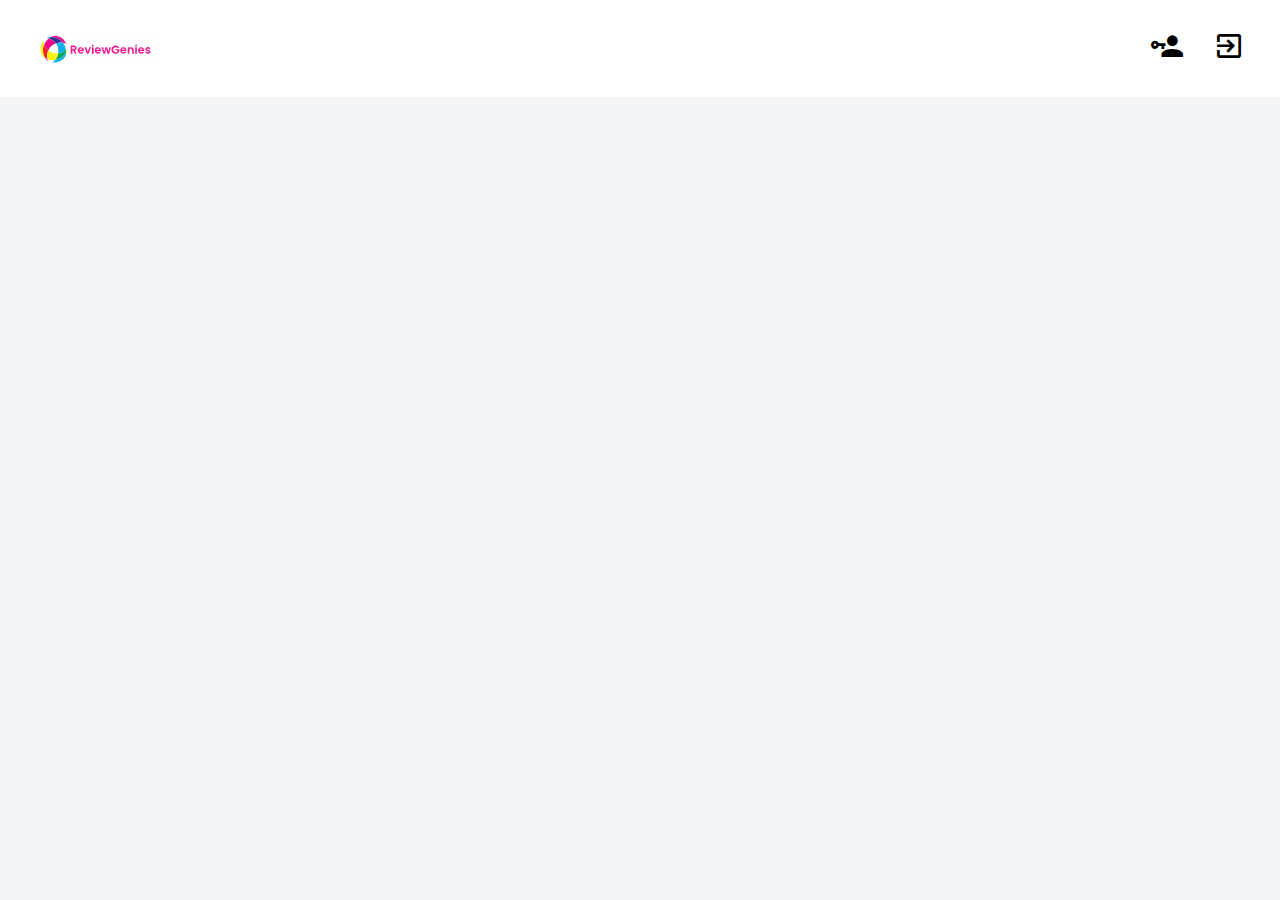
==== index.html @ 89c985d2 "Solo el front" ====
<!DOCTYPE html>
<html lang="en">
  
<head>
  <!-- Required meta tags -->
  <meta charset="utf-8">
  <meta name="viewport" content="width=device-width, initial-scale=1, shrink-to-fit=no">
  <title>ReviewGenies Dashboard</title>
  <link rel="stylesheet" href="../vendors/feather/feather.css">
  <link rel="stylesheet" href="../vendors/mdi/css/materialdesignicons.min.css">
  <link rel="stylesheet" href="../vendors/ti-icons/css/themify-icons.css">
  <link rel="stylesheet" href="../vendors/simple-line-icons/css/simple-line-icons.css">
  <link rel="stylesheet" href="../css/style.css">
  <link rel="shortcut icon" href="../images/logoMini.svg" />
  <link rel="stylesheet" href="../css/index.css">
  <script src="../jspowerbi/jquery.min.js"></script>
  <style>
    iframe .notification-bar.unselectable.teaching {
      display: none !important;
    }
  </style>
</head>
<body>
  <div class="">
    <nav class="navbar default-layout col-lg-12 col-12 p-0 fixed-top d-flex align-items-top flex-row"
      style="background: #fff;">
      <div class="text-center navbar-brand-wrapper d-flex align-items-center justify-content-start position-relative">
        <div class="d-flex justify-content-between mx-3 mx-lg-0">
          <a class="navbar-brand brand-logo" href="https://dati.do/">
            <img src="../images/logofull.svg" alt="logo" />
          </a>
          <a class="navbar-brand brand-logo-mini" href="https://dati.do/">
            <img src="../images/logoMini.svg" alt="logo" />
          </a>
        </div>
      </div>
      <div class="navbar-menu-wrapper d-flex align-items-top">
        <ul class="navbar-nav ms-auto">
        </ul>
        <a href="../views/password.html" style="color: black!important;font-size: xx-large; margin-right: 30px;" class="hover-text">
          <span class="mdi mdi-account-key"></span>
          <span class="tooltip-text" id="left">Cambiar Contraseña</span>
        </a>
        <a href="#" onclick="exit()"  style="color: black!important;font-size: xx-large;" class="hover-text">

          <span class="mdi mdi-exit-to-app"></span>
          <span class="tooltip-text" id="left">Salir</span>
        </a>
      </div>
    </nav>
    <div class="container-fluid page-body-wrapper">
      <div class="main-panel" style="background: #f4f5f7;">
        <iframe title="Industria Externo QA" id="iframe" src="" frameborder="0" allowFullScreen="true" scrolling="yes"
          seamless="seamless" style="display:block; width:100%; height:100vh;"></iframe>
      </div>
    </div>
  </div>
  </div>
  </div>
  </main>
  <script src="../js/index.js"></script>
</body>

</html>
---- vendors/feather/feather.css ----
@charset "UTF-8";
 
@font-face {
  font-family: "feather";
  src:url("fonts/feather-webfont.eot");
  src:url("fonts/feather-webfont.eot?#iefix") format("embedded-opentype"),
    url("fonts/feather-webfont.woff") format("woff"),
    url("fonts/feather-webfont.ttf") format("truetype"),
    url("fonts/feather-webfont.svg#feather") format("svg");
  font-weight: normal;
  font-style: normal;
}

/* Character Mapping Method */
 
[data-icon]:before {
  display: inline-block;
  font-family: "feather";
  content: attr(data-icon);
  font-style: normal;
  font-weight: normal;
  font-variant: normal;
  text-transform: none;
  speak: none;
  line-height: 1;
  -webkit-font-smoothing: antialiased;
  -moz-osx-font-smoothing: grayscale;
}

/* CSS Class Mapping Method */
 
[class^="icon-"],
[class*=" icon-"] {
  display: inline-block;
  font-family: "feather";
  font-style: normal;
  font-weight: normal;
  font-variant: normal;
  text-transform: none;
  speak: none;
  line-height: 1;
  -webkit-font-smoothing: antialiased;
  -moz-osx-font-smoothing: grayscale;
}

.icon-eye:before {
  content: "\e000";
}

.icon-paper-clip:before {
  content: "\e001";
}

.icon-mail:before {
  content: "\e002";
}

.icon-mail:before {
  content: "\e002";
}

.icon-toggle:before {
  content: "\e003";
}

.icon-layout:before {
  content: "\e004";
}

.icon-link:before {
  content: "\e005";
}

.icon-bell:before {
  content: "\e006";
}

.icon-lock:before {
  content: "\e007";
}

.icon-unlock:before {
  content: "\e008";
}

.icon-ribbon:before {
  content: "\e009";
}

.icon-image:before {
  content: "\e010";
}

.icon-signal:before {
  content: "\e011";
}

.icon-target:before {
  content: "\e012";
}

.icon-clipboard:before {
  content: "\e013";
}

.icon-clock:before {
  content: "\e014";
}

.icon-clock:before {
  content: "\e014";
}

.icon-watch:before {
  content: "\e015";
}

.icon-air-play:before {
  content: "\e016";
}

.icon-camera:before {
  content: "\e017";
}

.icon-video:before {
  content: "\e018";
}

.icon-disc:before {
  content: "\e019";
}

.icon-printer:before {
  content: "\e020";
}

.icon-monitor:before {
  content: "\e021";
}

.icon-server:before {
  content: "\e022";
}

.icon-cog:before {
  content: "\e023";
}

.icon-heart:before {
  content: "\e024";
}

.icon-paragraph:before {
  content: "\e025";
}

.icon-align-justify:before {
  content: "\e026";
}

.icon-align-left:before {
  content: "\e027";
}

.icon-align-center:before {
  content: "\e028";
}

.icon-align-right:before {
  content: "\e029";
}

.icon-book:before {
  content: "\e030";
}

.icon-layers:before {
  content: "\e031";
}

.icon-stack:before {
  content: "\e032";
}

.icon-stack-2:before {
  content: "\e033";
}

.icon-paper:before {
  content: "\e034";
}

.icon-paper-stack:before {
  content: "\e035";
}

.icon-search:before {
  content: "\e036";
}

.icon-zoom-in:before {
  content: "\e037";
}

.icon-zoom-out:before {
  content: "\e038";
}

.icon-reply:before {
  content: "\e039";
}

.icon-circle-plus:before {
  content: "\e040";
}

.icon-circle-minus:before {
  content: "\e041";
}

.icon-circle-check:before {
  content: "\e042";
}

.icon-circle-cross:before {
  content: "\e043";
}

.icon-square-plus:before {
  content: "\e044";
}

.icon-square-minus:before {
  content: "\e045";
}

.icon-square-check:before {
  content: "\e046";
}

.icon-square-cross:before {
  content: "\e047";
}

.icon-microphone:before {
  content: "\e048";
}

.icon-record:before {
  content: "\e049";
}

.icon-skip-back:before {
  content: "\e050";
}

.icon-rewind:before {
  content: "\e051";
}

.icon-play:before {
  content: "\e052";
}

.icon-pause:before {
  content: "\e053";
}

.icon-stop:before {
  content: "\e054";
}

.icon-fast-forward:before {
  content: "\e055";
}

.icon-skip-forward:before {
  content: "\e056";
}

.icon-shuffle:before {
  content: "\e057";
}

.icon-repeat:before {
  content: "\e058";
}

.icon-folder:before {
  content: "\e059";
}

.icon-umbrella:before {
  content: "\e060";
}

.icon-moon:before {
  content: "\e061";
}

.icon-thermometer:before {
  content: "\e062";
}

.icon-drop:before {
  content: "\e063";
}

.icon-sun:before {
  content: "\e064";
}

.icon-cloud:before {
  content: "\e065";
}

.icon-cloud-upload:before {
  content: "\e066";
}

.icon-cloud-download:before {
  content: "\e067";
}

.icon-upload:before {
  content: "\e068";
}

.icon-download:before {
  content: "\e069";
}

.icon-location:before {
  content: "\e070";
}

.icon-location-2:before {
  content: "\e071";
}

.icon-map:before {
  content: "\e072";
}

.icon-battery:before {
  content: "\e073";
}

.icon-head:before {
  content: "\e074";
}

.icon-briefcase:before {
  content: "\e075";
}

.icon-speech-bubble:before {
  content: "\e076";
}

.icon-anchor:before {
  content: "\e077";
}

.icon-globe:before {
  content: "\e078";
}

.icon-box:before {
  content: "\e079";
}

.icon-reload:before {
  content: "\e080";
}

.icon-share:before {
  content: "\e081";
}

.icon-marquee:before {
  content: "\e082";
}

.icon-marquee-plus:before {
  content: "\e083";
}

.icon-marquee-minus:before {
  content: "\e084";
}

.icon-tag:before {
  content: "\e085";
}

.icon-power:before {
  content: "\e086";
}

.icon-command:before {
  content: "\e087";
}

.icon-alt:before {
  content: "\e088";
}

.icon-esc:before {
  content: "\e089";
}

.icon-bar-graph:before {
  content: "\e090";
}

.icon-bar-graph-2:before {
  content: "\e091";
}

.icon-pie-graph:before {
  content: "\e092";
}

.icon-star:before {
  content: "\e093";
}

.icon-arrow-left:before {
  content: "\e094";
}

.icon-arrow-right:before {
  content: "\e095";
}

.icon-arrow-up:before {
  content: "\e096";
}

.icon-arrow-down:before {
  content: "\e097";
}

.icon-volume:before {
  content: "\e098";
}

.icon-mute:before {
  content: "\e099";
}

.icon-content-right:before {
  content: "\e100";
}

.icon-content-left:before {
  content: "\e101";
}

.icon-grid:before {
  content: "\e102";
}

.icon-grid-2:before {
  content: "\e103";
}

.icon-columns:before {
  content: "\e104";
}

.icon-loader:before {
  content: "\e105";
}

.icon-bag:before {
  content: "\e106";
}

.icon-ban:before {
  content: "\e107";
}

.icon-flag:before {
  content: "\e108";
}

.icon-trash:before {
  content: "\e109";
}

.icon-expand:before {
  content: "\e110";
}

.icon-contract:before {
  content: "\e111";
}

.icon-maximize:before {
  content: "\e112";
}

.icon-minimize:before {
  content: "\e113";
}

.icon-plus:before {
  content: "\e114";
}

.icon-minus:before {
  content: "\e115";
}

.icon-check:before {
  content: "\e116";
}

.icon-cross:before {
  content: "\e117";
}

.icon-move:before {
  content: "\e118";
}

.icon-delete:before {
  content: "\e119";
}

.icon-menu:before {
  content: "\e120";
}

.icon-archive:before {
  content: "\e121";
}

.icon-inbox:before {
  content: "\e122";
}

.icon-outbox:before {
  content: "\e123";
}

.icon-file:before {
  content: "\e124";
}

.icon-file-add:before {
  content: "\e125";
}

.icon-file-subtract:before {
  content: "\e126";
}

.icon-help:before {
  content: "\e127";
}

.icon-open:before {
  content: "\e128";
}

.icon-ellipsis:before {
  content: "\e129";
}
---- vendors/ti-icons/css/themify-icons.css ----
@font-face {
	font-family: 'themify';
	src:url('../fonts/themify.eot');
	src:url('../fonts/themify.eot?#iefix') format('embedded-opentype'),
		url('../fonts/themify.woff') format('woff'),
		url('../fonts/themify.ttf') format('truetype'),
		url('../fonts/themify.svg') format('svg');
	font-weight: normal;
	font-style: normal;
}

[class^="ti-"], [class*=" ti-"] {
	font-family: 'themify';
	speak: none;
	font-style: normal;
	font-weight: normal;
	font-variant: normal;
	text-transform: none;
	line-height: 1;

	/* Better Font Rendering =========== */
	-webkit-font-smoothing: antialiased;
	-moz-osx-font-smoothing: grayscale;
}

.ti-wand:before {
	content: "\e600";
}
.ti-volume:before {
	content: "\e601";
}
.ti-user:before {
	content: "\e602";
}
.ti-unlock:before {
	content: "\e603";
}
.ti-unlink:before {
	content: "\e604";
}
.ti-trash:before {
	content: "\e605";
}
.ti-thought:before {
	content: "\e606";
}
.ti-target:before {
	content: "\e607";
}
.ti-tag:before {
	content: "\e608";
}
.ti-tablet:before {
	content: "\e609";
}
.ti-star:before {
	content: "\e60a";
}
.ti-spray:before {
	content: "\e60b";
}
.ti-signal:before {
	content: "\e60c";
}
.ti-shopping-cart:before {
	content: "\e60d";
}
.ti-shopping-cart-full:before {
	content: "\e60e";
}
.ti-settings:before {
	content: "\e60f";
}
.ti-search:before {
	content: "\e610";
}
.ti-zoom-in:before {
	content: "\e611";
}
.ti-zoom-out:before {
	content: "\e612";
}
.ti-cut:before {
	content: "\e613";
}
.ti-ruler:before {
	content: "\e614";
}
.ti-ruler-pencil:before {
	content: "\e615";
}
.ti-ruler-alt:before {
	content: "\e616";
}
.ti-bookmark:before {
	content: "\e617";
}
.ti-bookmark-alt:before {
	content: "\e618";
}
.ti-reload:before {
	content: "\e619";
}
.ti-plus:before {
	content: "\e61a";
}
.ti-pin:before {
	content: "\e61b";
}
.ti-pencil:before {
	content: "\e61c";
}
.ti-pencil-alt:before {
	content: "\e61d";
}
.ti-paint-roller:before {
	content: "\e61e";
}
.ti-paint-bucket:before {
	content: "\e61f";
}
.ti-na:before {
	content: "\e620";
}
.ti-mobile:before {
	content: "\e621";
}
.ti-minus:before {
	content: "\e622";
}
.ti-medall:before {
	content: "\e623";
}
.ti-medall-alt:before {
	content: "\e624";
}
.ti-marker:before {
	content: "\e625";
}
.ti-marker-alt:before {
	content: "\e626";
}
.ti-arrow-up:before {
	content: "\e627";
}
.ti-arrow-right:before {
	content: "\e628";
}
.ti-arrow-left:before {
	content: "\e629";
}
.ti-arrow-down:before {
	content: "\e62a";
}
.ti-lock:before {
	content: "\e62b";
}
.ti-location-arrow:before {
	content: "\e62c";
}
.ti-link:before {
	content: "\e62d";
}
.ti-layout:before {
	content: "\e62e";
}
.ti-layers:before {
	content: "\e62f";
}
.ti-layers-alt:before {
	content: "\e630";
}
.ti-key:before {
	content: "\e631";
}
.ti-import:before {
	content: "\e632";
}
.ti-image:before {
	content: "\e633";
}
.ti-heart:before {
	content: "\e634";
}
.ti-heart-broken:before {
	content: "\e635";
}
.ti-hand-stop:before {
	content: "\e636";
}
.ti-hand-open:before {
	content: "\e637";
}
.ti-hand-drag:before {
	content: "\e638";
}
.ti-folder:before {
	content: "\e639";
}
.ti-flag:before {
	content: "\e63a";
}
.ti-flag-alt:before {
	content: "\e63b";
}
.ti-flag-alt-2:before {
	content: "\e63c";
}
.ti-eye:before {
	content: "\e63d";
}
.ti-export:before {
	content: "\e63e";
}
.ti-exchange-vertical:before {
	content: "\e63f";
}
.ti-desktop:before {
	content: "\e640";
}
.ti-cup:before {
	content: "\e641";
}
.ti-crown:before {
	content: "\e642";
}
.ti-comments:before {
	content: "\e643";
}
.ti-comment:before {
	content: "\e644";
}
.ti-comment-alt:before {
	content: "\e645";
}
.ti-close:before {
	content: "\e646";
}
.ti-clip:before {
	content: "\e647";
}
.ti-angle-up:before {
	content: "\e648";
}
.ti-angle-right:before {
	content: "\e649";
}
.ti-angle-left:before {
	content: "\e64a";
}
.ti-angle-down:before {
	content: "\e64b";
}
.ti-check:before {
	content: "\e64c";
}
.ti-check-box:before {
	content: "\e64d";
}
.ti-camera:before {
	content: "\e64e";
}
.ti-announcement:before {
	content: "\e64f";
}
.ti-brush:before {
	content: "\e650";
}
.ti-briefcase:before {
	content: "\e651";
}
.ti-bolt:before {
	content: "\e652";
}
.ti-bolt-alt:before {
	content: "\e653";
}
.ti-blackboard:before {
	content: "\e654";
}
.ti-bag:before {
	content: "\e655";
}
.ti-move:before {
	content: "\e656";
}
.ti-arrows-vertical:before {
	content: "\e657";
}
.ti-arrows-horizontal:before {
	content: "\e658";
}
.ti-fullscreen:before {
	content: "\e659";
}
.ti-arrow-top-right:before {
	content: "\e65a";
}
.ti-arrow-top-left:before {
	content: "\e65b";
}
.ti-arrow-circle-up:before {
	content: "\e65c";
}
.ti-arrow-circle-right:before {
	content: "\e65d";
}
.ti-arrow-circle-left:before {
	content: "\e65e";
}
.ti-arrow-circle-down:before {
	content: "\e65f";
}
.ti-angle-double-up:before {
	content: "\e660";
}
.ti-angle-double-right:before {
	content: "\e661";
}
.ti-angle-double-left:before {
	content: "\e662";
}
.ti-angle-double-down:before {
	content: "\e663";
}
.ti-zip:before {
	content: "\e664";
}
.ti-world:before {
	content: "\e665";
}
.ti-wheelchair:before {
	content: "\e666";
}
.ti-view-list:before {
	content: "\e667";
}
.ti-view-list-alt:before {
	content: "\e668";
}
.ti-view-grid:before {
	content: "\e669";
}
.ti-uppercase:before {
	content: "\e66a";
}
.ti-upload:before {
	content: "\e66b";
}
.ti-underline:before {
	content: "\e66c";
}
.ti-truck:before {
	content: "\e66d";
}
.ti-timer:before {
	content: "\e66e";
}
.ti-ticket:before {
	content: "\e66f";
}
.ti-thumb-up:before {
	content: "\e670";
}
.ti-thumb-down:before {
	content: "\e671";
}
.ti-text:before {
	content: "\e672";
}
.ti-stats-up:before {
	content: "\e673";
}
.ti-stats-down:before {
	content: "\e674";
}
.ti-split-v:before {
	content: "\e675";
}
.ti-split-h:before {
	content: "\e676";
}
.ti-smallcap:before {
	content: "\e677";
}
.ti-shine:before {
	content: "\e678";
}
.ti-shift-right:before {
	content: "\e679";
}
.ti-shift-left:before {
	content: "\e67a";
}
.ti-shield:before {
	content: "\e67b";
}
.ti-notepad:before {
	content: "\e67c";
}
.ti-server:before {
	content: "\e67d";
}
.ti-quote-right:before {
	content: "\e67e";
}
.ti-quote-left:before {
	content: "\e67f";
}
.ti-pulse:before {
	content: "\e680";
}
.ti-printer:before {
	content: "\e681";
}
.ti-power-off:before {
	content: "\e682";
}
.ti-plug:before {
	content: "\e683";
}
.ti-pie-chart:before {
	content: "\e684";
}
.ti-paragraph:before {
	content: "\e685";
}
.ti-panel:before {
	content: "\e686";
}
.ti-package:before {
	content: "\e687";
}
.ti-music:before {
	content: "\e688";
}
.ti-music-alt:before {
	content: "\e689";
}
.ti-mouse:before {
	content: "\e68a";
}
.ti-mouse-alt:before {
	content: "\e68b";
}
.ti-money:before {
	content: "\e68c";
}
.ti-microphone:before {
	content: "\e68d";
}
.ti-menu:before {
	content: "\e68e";
}
.ti-menu-alt:before {
	content: "\e68f";
}
.ti-map:before {
	content: "\e690";
}
.ti-map-alt:before {
	content: "\e691";
}
.ti-loop:before {
	content: "\e692";
}
.ti-location-pin:before {
	content: "\e693";
}
.ti-list:before {
	content: "\e694";
}
.ti-light-bulb:before {
	content: "\e695";
}
.ti-Italic:before {
	content: "\e696";
}
.ti-info:before {
	content: "\e697";
}
.ti-infinite:before {
	content: "\e698";
}
.ti-id-badge:before {
	content: "\e699";
}
.ti-hummer:before {
	content: "\e69a";
}
.ti-home:before {
	content: "\e69b";
}
.ti-help:before {
	content: "\e69c";
}
.ti-headphone:before {
	content: "\e69d";
}
.ti-harddrives:before {
	content: "\e69e";
}
.ti-harddrive:before {
	content: "\e69f";
}
.ti-gift:before {
	content: "\e6a0";
}
.ti-game:before {
	content: "\e6a1";
}
.ti-filter:before {
	content: "\e6a2";
}
.ti-files:before {
	content: "\e6a3";
}
.ti-file:before {
	content: "\e6a4";
}
.ti-eraser:before {
	content: "\e6a5";
}
.ti-envelope:before {
	content: "\e6a6";
}
.ti-download:before {
	content: "\e6a7";
}
.ti-direction:before {
	content: "\e6a8";
}
.ti-direction-alt:before {
	content: "\e6a9";
}
.ti-dashboard:before {
	content: "\e6aa";
}
.ti-control-stop:before {
	content: "\e6ab";
}
.ti-control-shuffle:before {
	content: "\e6ac";
}
.ti-control-play:before {
	content: "\e6ad";
}
.ti-control-pause:before {
	content: "\e6ae";
}
.ti-control-forward:before {
	content: "\e6af";
}
.ti-control-backward:before {
	content: "\e6b0";
}
.ti-cloud:before {
	content: "\e6b1";
}
.ti-cloud-up:before {
	content: "\e6b2";
}
.ti-cloud-down:before {
	content: "\e6b3";
}
.ti-clipboard:before {
	content: "\e6b4";
}
.ti-car:before {
	content: "\e6b5";
}
.ti-calendar:before {
	content: "\e6b6";
}
.ti-book:before {
	content: "\e6b7";
}
.ti-bell:before {
	content: "\e6b8";
}
.ti-basketball:before {
	content: "\e6b9";
}
.ti-bar-chart:before {
	content: "\e6ba";
}
.ti-bar-chart-alt:before {
	content: "\e6bb";
}
.ti-back-right:before {
	content: "\e6bc";
}
.ti-back-left:before {
	content: "\e6bd";
}
.ti-arrows-corner:before {
	content: "\e6be";
}
.ti-archive:before {
	content: "\e6bf";
}
.ti-anchor:before {
	content: "\e6c0";
}
.ti-align-right:before {
	content: "\e6c1";
}
.ti-align-left:before {
	content: "\e6c2";
}
.ti-align-justify:before {
	content: "\e6c3";
}
.ti-align-center:before {
	content: "\e6c4";
}
.ti-alert:before {
	content: "\e6c5";
}
.ti-alarm-clock:before {
	content: "\e6c6";
}
.ti-agenda:before {
	content: "\e6c7";
}
.ti-write:before {
	content: "\e6c8";
}
.ti-window:before {
	content: "\e6c9";
}
.ti-widgetized:before {
	content: "\e6ca";
}
.ti-widget:before {
	content: "\e6cb";
}
.ti-widget-alt:before {
	content: "\e6cc";
}
.ti-wallet:before {
	content: "\e6cd";
}
.ti-video-clapper:before {
	content: "\e6ce";
}
.ti-video-camera:before {
	content: "\e6cf";
}
.ti-vector:before {
	content: "\e6d0";
}
.ti-themify-logo:before {
	content: "\e6d1";
}
.ti-themify-favicon:before {
	content: "\e6d2";
}
.ti-themify-favicon-alt:before {
	content: "\e6d3";
}
.ti-support:before {
	content: "\e6d4";
}
.ti-stamp:before {
	content: "\e6d5";
}
.ti-split-v-alt:before {
	content: "\e6d6";
}
.ti-slice:before {
	content: "\e6d7";
}
.ti-shortcode:before {
	content: "\e6d8";
}
.ti-shift-right-alt:before {
	content: "\e6d9";
}
.ti-shift-left-alt:before {
	content: "\e6da";
}
.ti-ruler-alt-2:before {
	content: "\e6db";
}
.ti-receipt:before {
	content: "\e6dc";
}
.ti-pin2:before {
	content: "\e6dd";
}
.ti-pin-alt:before {
	content: "\e6de";
}
.ti-pencil-alt2:before {
	content: "\e6df";
}
.ti-palette:before {
	content: "\e6e0";
}
.ti-more:before {
	content: "\e6e1";
}
.ti-more-alt:before {
	content: "\e6e2";
}
.ti-microphone-alt:before {
	content: "\e6e3";
}
.ti-magnet:before {
	content: "\e6e4";
}
.ti-line-double:before {
	content: "\e6e5";
}
.ti-line-dotted:before {
	content: "\e6e6";
}
.ti-line-dashed:before {
	content: "\e6e7";
}
.ti-layout-width-full:before {
	content: "\e6e8";
}
.ti-layout-width-default:before {
	content: "\e6e9";
}
.ti-layout-width-default-alt:before {
	content: "\e6ea";
}
.ti-layout-tab:before {
	content: "\e6eb";
}
.ti-layout-tab-window:before {
	content: "\e6ec";
}
.ti-layout-tab-v:before {
	content: "\e6ed";
}
.ti-layout-tab-min:before {
	content: "\e6ee";
}
.ti-layout-slider:before {
	content: "\e6ef";
}
.ti-layout-slider-alt:before {
	content: "\e6f0";
}
.ti-layout-sidebar-right:before {
	content: "\e6f1";
}
.ti-layout-sidebar-none:before {
	content: "\e6f2";
}
.ti-layout-sidebar-left:before {
	content: "\e6f3";
}
.ti-layout-placeholder:before {
	content: "\e6f4";
}
.ti-layout-menu:before {
	content: "\e6f5";
}
.ti-layout-menu-v:before {
	content: "\e6f6";
}
.ti-layout-menu-separated:before {
	content: "\e6f7";
}
.ti-layout-menu-full:before {
	content: "\e6f8";
}
.ti-layout-media-right-alt:before {
	content: "\e6f9";
}
.ti-layout-media-right:before {
	content: "\e6fa";
}
.ti-layout-media-overlay:before {
	content: "\e6fb";
}
.ti-layout-media-overlay-alt:before {
	content: "\e6fc";
}
.ti-layout-media-overlay-alt-2:before {
	content: "\e6fd";
}
.ti-layout-media-left-alt:before {
	content: "\e6fe";
}
.ti-layout-media-left:before {
	content: "\e6ff";
}
.ti-layout-media-center-alt:before {
	content: "\e700";
}
.ti-layout-media-center:before {
	content: "\e701";
}
.ti-layout-list-thumb:before {
	content: "\e702";
}
.ti-layout-list-thumb-alt:before {
	content: "\e703";
}
.ti-layout-list-post:before {
	content: "\e704";
}
.ti-layout-list-large-image:before {
	content: "\e705";
}
.ti-layout-line-solid:before {
	content: "\e706";
}
.ti-layout-grid4:before {
	content: "\e707";
}
.ti-layout-grid3:before {
	content: "\e708";
}
.ti-layout-grid2:before {
	content: "\e709";
}
.ti-layout-grid2-thumb:before {
	content: "\e70a";
}
.ti-layout-cta-right:before {
	content: "\e70b";
}
.ti-layout-cta-left:before {
	content: "\e70c";
}
.ti-layout-cta-center:before {
	content: "\e70d";
}
.ti-layout-cta-btn-right:before {
	content: "\e70e";
}
.ti-layout-cta-btn-left:before {
	content: "\e70f";
}
.ti-layout-column4:before {
	content: "\e710";
}
.ti-layout-column3:before {
	content: "\e711";
}
.ti-layout-column2:before {
	content: "\e712";
}
.ti-layout-accordion-separated:before {
	content: "\e713";
}
.ti-layout-accordion-merged:before {
	content: "\e714";
}
.ti-layout-accordion-list:before {
	content: "\e715";
}
.ti-ink-pen:before {
	content: "\e716";
}
.ti-info-alt:before {
	content: "\e717";
}
.ti-help-alt:before {
	content: "\e718";
}
.ti-headphone-alt:before {
	content: "\e719";
}
.ti-hand-point-up:before {
	content: "\e71a";
}
.ti-hand-point-right:before {
	content: "\e71b";
}
.ti-hand-point-left:before {
	content: "\e71c";
}
.ti-hand-point-down:before {
	content: "\e71d";
}
.ti-gallery:before {
	content: "\e71e";
}
.ti-face-smile:before {
	content: "\e71f";
}
.ti-face-sad:before {
	content: "\e720";
}
.ti-credit-card:before {
	content: "\e721";
}
.ti-control-skip-forward:before {
	content: "\e722";
}
.ti-control-skip-backward:before {
	content: "\e723";
}
.ti-control-record:before {
	content: "\e724";
}
.ti-control-eject:before {
	content: "\e725";
}
.ti-comments-smiley:before {
	content: "\e726";
}
.ti-brush-alt:before {
	content: "\e727";
}
.ti-youtube:before {
	content: "\e728";
}
.ti-vimeo:before {
	content: "\e729";
}
.ti-twitter:before {
	content: "\e72a";
}
.ti-time:before {
	content: "\e72b";
}
.ti-tumblr:before {
	content: "\e72c";
}
.ti-skype:before {
	content: "\e72d";
}
.ti-share:before {
	content: "\e72e";
}
.ti-share-alt:before {
	content: "\e72f";
}
.ti-rocket:before {
	content: "\e730";
}
.ti-pinterest:before {
	content: "\e731";
}
.ti-new-window:before {
	content: "\e732";
}
.ti-microsoft:before {
	content: "\e733";
}
.ti-list-ol:before {
	content: "\e734";
}
.ti-linkedin:before {
	content: "\e735";
}
.ti-layout-sidebar-2:before {
	content: "\e736";
}
.ti-layout-grid4-alt:before {
	content: "\e737";
}
.ti-layout-grid3-alt:before {
	content: "\e738";
}
.ti-layout-grid2-alt:before {
	content: "\e739";
}
.ti-layout-column4-alt:before {
	content: "\e73a";
}
.ti-layout-column3-alt:before {
	content: "\e73b";
}
.ti-layout-column2-alt:before {
	content: "\e73c";
}
.ti-instagram:before {
	content: "\e73d";
}
.ti-google:before {
	content: "\e73e";
}
.ti-github:before {
	content: "\e73f";
}
.ti-flickr:before {
	content: "\e740";
}
.ti-facebook:before {
	content: "\e741";
}
.ti-dropbox:before {
	content: "\e742";
}
.ti-dribbble:before {
	content: "\e743";
}
.ti-apple:before {
	content: "\e744";
}
.ti-android:before {
	content: "\e745";
}
.ti-save:before {
	content: "\e746";
}
.ti-save-alt:before {
	content: "\e747";
}
.ti-yahoo:before {
	content: "\e748";
}
.ti-wordpress:before {
	content: "\e749";
}
.ti-vimeo-alt:before {
	content: "\e74a";
}
.ti-twitter-alt:before {
	content: "\e74b";
}
.ti-tumblr-alt:before {
	content: "\e74c";
}
.ti-trello:before {
	content: "\e74d";
}
.ti-stack-overflow:before {
	content: "\e74e";
}
.ti-soundcloud:before {
	content: "\e74f";
}
.ti-sharethis:before {
	content: "\e750";
}
.ti-sharethis-alt:before {
	content: "\e751";
}
.ti-reddit:before {
	content: "\e752";
}
.ti-pinterest-alt:before {
	content: "\e753";
}
.ti-microsoft-alt:before {
	content: "\e754";
}
.ti-linux:before {
	content: "\e755";
}
.ti-jsfiddle:before {
	content: "\e756";
}
.ti-joomla:before {
	content: "\e757";
}
.ti-html5:before {
	content: "\e758";
}
.ti-flickr-alt:before {
	content: "\e759";
}
.ti-email:before {
	content: "\e75a";
}
.ti-drupal:before {
	content: "\e75b";
}
.ti-dropbox-alt:before {
	content: "\e75c";
}
.ti-css3:before {
	content: "\e75d";
}
.ti-rss:before {
	content: "\e75e";
}
.ti-rss-alt:before {
	content: "\e75f";
}
---- vendors/simple-line-icons/css/simple-line-icons.css ----
@font-face {
  font-family: 'simple-line-icons';
  src: url('../fonts/Simple-Line-Icons.eot?v=2.4.0');
  src: url('../fonts/Simple-Line-Icons.eot?v=2.4.0#iefix') format('embedded-opentype'), url('../fonts/Simple-Line-Icons.woff2?v=2.4.0') format('woff2'), url('../fonts/Simple-Line-Icons.ttf?v=2.4.0') format('truetype'), url('../fonts/Simple-Line-Icons.woff?v=2.4.0') format('woff'), url('../fonts/Simple-Line-Icons.svg?v=2.4.0#simple-line-icons') format('svg');
  font-weight: normal;
  font-style: normal;
}
/*
 Use the following CSS code if you want to have a class per icon.
 Instead of a list of all class selectors, you can use the generic [class*="icon-"] selector, but it's slower:
*/
.icon-user,
.icon-people,
.icon-user-female,
.icon-user-follow,
.icon-user-following,
.icon-user-unfollow,
.icon-login,
.icon-logout,
.icon-emotsmile,
.icon-phone,
.icon-call-end,
.icon-call-in,
.icon-call-out,
.icon-map,
.icon-location-pin,
.icon-direction,
.icon-directions,
.icon-compass,
.icon-layers,
.icon-menu,
.icon-list,
.icon-options-vertical,
.icon-options,
.icon-arrow-down,
.icon-arrow-left,
.icon-arrow-right,
.icon-arrow-up,
.icon-arrow-up-circle,
.icon-arrow-left-circle,
.icon-arrow-right-circle,
.icon-arrow-down-circle,
.icon-check,
.icon-clock,
.icon-plus,
.icon-minus,
.icon-close,
.icon-event,
.icon-exclamation,
.icon-organization,
.icon-trophy,
.icon-screen-smartphone,
.icon-screen-desktop,
.icon-plane,
.icon-notebook,
.icon-mustache,
.icon-mouse,
.icon-magnet,
.icon-energy,
.icon-disc,
.icon-cursor,
.icon-cursor-move,
.icon-crop,
.icon-chemistry,
.icon-speedometer,
.icon-shield,
.icon-screen-tablet,
.icon-magic-wand,
.icon-hourglass,
.icon-graduation,
.icon-ghost,
.icon-game-controller,
.icon-fire,
.icon-eyeglass,
.icon-envelope-open,
.icon-envelope-letter,
.icon-bell,
.icon-badge,
.icon-anchor,
.icon-wallet,
.icon-vector,
.icon-speech,
.icon-puzzle,
.icon-printer,
.icon-present,
.icon-playlist,
.icon-pin,
.icon-picture,
.icon-handbag,
.icon-globe-alt,
.icon-globe,
.icon-folder-alt,
.icon-folder,
.icon-film,
.icon-feed,
.icon-drop,
.icon-drawer,
.icon-docs,
.icon-doc,
.icon-diamond,
.icon-cup,
.icon-calculator,
.icon-bubbles,
.icon-briefcase,
.icon-book-open,
.icon-basket-loaded,
.icon-basket,
.icon-bag,
.icon-action-undo,
.icon-action-redo,
.icon-wrench,
.icon-umbrella,
.icon-trash,
.icon-tag,
.icon-support,
.icon-frame,
.icon-size-fullscreen,
.icon-size-actual,
.icon-shuffle,
.icon-share-alt,
.icon-share,
.icon-rocket,
.icon-question,
.icon-pie-chart,
.icon-pencil,
.icon-note,
.icon-loop,
.icon-home,
.icon-grid,
.icon-graph,
.icon-microphone,
.icon-music-tone-alt,
.icon-music-tone,
.icon-earphones-alt,
.icon-earphones,
.icon-equalizer,
.icon-like,
.icon-dislike,
.icon-control-start,
.icon-control-rewind,
.icon-control-play,
.icon-control-pause,
.icon-control-forward,
.icon-control-end,
.icon-volume-1,
.icon-volume-2,
.icon-volume-off,
.icon-calendar,
.icon-bulb,
.icon-chart,
.icon-ban,
.icon-bubble,
.icon-camrecorder,
.icon-camera,
.icon-cloud-download,
.icon-cloud-upload,
.icon-envelope,
.icon-eye,
.icon-flag,
.icon-heart,
.icon-info,
.icon-key,
.icon-link,
.icon-lock,
.icon-lock-open,
.icon-magnifier,
.icon-magnifier-add,
.icon-magnifier-remove,
.icon-paper-clip,
.icon-paper-plane,
.icon-power,
.icon-refresh,
.icon-reload,
.icon-settings,
.icon-star,
.icon-symbol-female,
.icon-symbol-male,
.icon-target,
.icon-credit-card,
.icon-paypal,
.icon-social-tumblr,
.icon-social-twitter,
.icon-social-facebook,
.icon-social-instagram,
.icon-social-linkedin,
.icon-social-pinterest,
.icon-social-github,
.icon-social-google,
.icon-social-reddit,
.icon-social-skype,
.icon-social-dribbble,
.icon-social-behance,
.icon-social-foursqare,
.icon-social-soundcloud,
.icon-social-spotify,
.icon-social-stumbleupon,
.icon-social-youtube,
.icon-social-dropbox,
.icon-social-vkontakte,
.icon-social-steam {
  font-family: 'simple-line-icons';
  speak: none;
  font-style: normal;
  font-weight: normal;
  font-variant: normal;
  text-transform: none;
  line-height: 1;
  /* Better Font Rendering =========== */
  -webkit-font-smoothing: antialiased;
  -moz-osx-font-smoothing: grayscale;
}
.icon-user:before {
  content: "\e005";
}
.icon-people:before {
  content: "\e001";
}
.icon-user-female:before {
  content: "\e000";
}
.icon-user-follow:before {
  content: "\e002";
}
.icon-user-following:before {
  content: "\e003";
}
.icon-user-unfollow:before {
  content: "\e004";
}
.icon-login:before {
  content: "\e066";
}
.icon-logout:before {
  content: "\e065";
}
.icon-emotsmile:before {
  content: "\e021";
}
.icon-phone:before {
  content: "\e600";
}
.icon-call-end:before {
  content: "\e048";
}
.icon-call-in:before {
  content: "\e047";
}
.icon-call-out:before {
  content: "\e046";
}
.icon-map:before {
  content: "\e033";
}
.icon-location-pin:before {
  content: "\e096";
}
.icon-direction:before {
  content: "\e042";
}
.icon-directions:before {
  content: "\e041";
}
.icon-compass:before {
  content: "\e045";
}
.icon-layers:before {
  content: "\e034";
}
.icon-menu:before {
  content: "\e601";
}
.icon-list:before {
  content: "\e067";
}
.icon-options-vertical:before {
  content: "\e602";
}
.icon-options:before {
  content: "\e603";
}
.icon-arrow-down:before {
  content: "\e604";
}
.icon-arrow-left:before {
  content: "\e605";
}
.icon-arrow-right:before {
  content: "\e606";
}
.icon-arrow-up:before {
  content: "\e607";
}
.icon-arrow-up-circle:before {
  content: "\e078";
}
.icon-arrow-left-circle:before {
  content: "\e07a";
}
.icon-arrow-right-circle:before {
  content: "\e079";
}
.icon-arrow-down-circle:before {
  content: "\e07b";
}
.icon-check:before {
  content: "\e080";
}
.icon-clock:before {
  content: "\e081";
}
.icon-plus:before {
  content: "\e095";
}
.icon-minus:before {
  content: "\e615";
}
.icon-close:before {
  content: "\e082";
}
.icon-event:before {
  content: "\e619";
}
.icon-exclamation:before {
  content: "\e617";
}
.icon-organization:before {
  content: "\e616";
}
.icon-trophy:before {
  content: "\e006";
}
.icon-screen-smartphone:before {
  content: "\e010";
}
.icon-screen-desktop:before {
  content: "\e011";
}
.icon-plane:before {
  content: "\e012";
}
.icon-notebook:before {
  content: "\e013";
}
.icon-mustache:before {
  content: "\e014";
}
.icon-mouse:before {
  content: "\e015";
}
.icon-magnet:before {
  content: "\e016";
}
.icon-energy:before {
  content: "\e020";
}
.icon-disc:before {
  content: "\e022";
}
.icon-cursor:before {
  content: "\e06e";
}
.icon-cursor-move:before {
  content: "\e023";
}
.icon-crop:before {
  content: "\e024";
}
.icon-chemistry:before {
  content: "\e026";
}
.icon-speedometer:before {
  content: "\e007";
}
.icon-shield:before {
  content: "\e00e";
}
.icon-screen-tablet:before {
  content: "\e00f";
}
.icon-magic-wand:before {
  content: "\e017";
}
.icon-hourglass:before {
  content: "\e018";
}
.icon-graduation:before {
  content: "\e019";
}
.icon-ghost:before {
  content: "\e01a";
}
.icon-game-controller:before {
  content: "\e01b";
}
.icon-fire:before {
  content: "\e01c";
}
.icon-eyeglass:before {
  content: "\e01d";
}
.icon-envelope-open:before {
  content: "\e01e";
}
.icon-envelope-letter:before {
  content: "\e01f";
}
.icon-bell:before {
  content: "\e027";
}
.icon-badge:before {
  content: "\e028";
}
.icon-anchor:before {
  content: "\e029";
}
.icon-wallet:before {
  content: "\e02a";
}
.icon-vector:before {
  content: "\e02b";
}
.icon-speech:before {
  content: "\e02c";
}
.icon-puzzle:before {
  content: "\e02d";
}
.icon-printer:before {
  content: "\e02e";
}
.icon-present:before {
  content: "\e02f";
}
.icon-playlist:before {
  content: "\e030";
}
.icon-pin:before {
  content: "\e031";
}
.icon-picture:before {
  content: "\e032";
}
.icon-handbag:before {
  content: "\e035";
}
.icon-globe-alt:before {
  content: "\e036";
}
.icon-globe:before {
  content: "\e037";
}
.icon-folder-alt:before {
  content: "\e039";
}
.icon-folder:before {
  content: "\e089";
}
.icon-film:before {
  content: "\e03a";
}
.icon-feed:before {
  content: "\e03b";
}
.icon-drop:before {
  content: "\e03e";
}
.icon-drawer:before {
  content: "\e03f";
}
.icon-docs:before {
  content: "\e040";
}
.icon-doc:before {
  content: "\e085";
}
.icon-diamond:before {
  content: "\e043";
}
.icon-cup:before {
  content: "\e044";
}
.icon-calculator:before {
  content: "\e049";
}
.icon-bubbles:before {
  content: "\e04a";
}
.icon-briefcase:before {
  content: "\e04b";
}
.icon-book-open:before {
  content: "\e04c";
}
.icon-basket-loaded:before {
  content: "\e04d";
}
.icon-basket:before {
  content: "\e04e";
}
.icon-bag:before {
  content: "\e04f";
}
.icon-action-undo:before {
  content: "\e050";
}
.icon-action-redo:before {
  content: "\e051";
}
.icon-wrench:before {
  content: "\e052";
}
.icon-umbrella:before {
  content: "\e053";
}
.icon-trash:before {
  content: "\e054";
}
.icon-tag:before {
  content: "\e055";
}
.icon-support:before {
  content: "\e056";
}
.icon-frame:before {
  content: "\e038";
}
.icon-size-fullscreen:before {
  content: "\e057";
}
.icon-size-actual:before {
  content: "\e058";
}
.icon-shuffle:before {
  content: "\e059";
}
.icon-share-alt:before {
  content: "\e05a";
}
.icon-share:before {
  content: "\e05b";
}
.icon-rocket:before {
  content: "\e05c";
}
.icon-question:before {
  content: "\e05d";
}
.icon-pie-chart:before {
  content: "\e05e";
}
.icon-pencil:before {
  content: "\e05f";
}
.icon-note:before {
  content: "\e060";
}
.icon-loop:before {
  content: "\e064";
}
.icon-home:before {
  content: "\e069";
}
.icon-grid:before {
  content: "\e06a";
}
.icon-graph:before {
  content: "\e06b";
}
.icon-microphone:before {
  content: "\e063";
}
.icon-music-tone-alt:before {
  content: "\e061";
}
.icon-music-tone:before {
  content: "\e062";
}
.icon-earphones-alt:before {
  content: "\e03c";
}
.icon-earphones:before {
  content: "\e03d";
}
.icon-equalizer:before {
  content: "\e06c";
}
.icon-like:before {
  content: "\e068";
}
.icon-dislike:before {
  content: "\e06d";
}
.icon-control-start:before {
  content: "\e06f";
}
.icon-control-rewind:before {
  content: "\e070";
}
.icon-control-play:before {
  content: "\e071";
}
.icon-control-pause:before {
  content: "\e072";
}
.icon-control-forward:before {
  content: "\e073";
}
.icon-control-end:before {
  content: "\e074";
}
.icon-volume-1:before {
  content: "\e09f";
}
.icon-volume-2:before {
  content: "\e0a0";
}
.icon-volume-off:before {
  content: "\e0a1";
}
.icon-calendar:before {
  content: "\e075";
}
.icon-bulb:before {
  content: "\e076";
}
.icon-chart:before {
  content: "\e077";
}
.icon-ban:before {
  content: "\e07c";
}
.icon-bubble:before {
  content: "\e07d";
}
.icon-camrecorder:before {
  content: "\e07e";
}
.icon-camera:before {
  content: "\e07f";
}
.icon-cloud-download:before {
  content: "\e083";
}
.icon-cloud-upload:before {
  content: "\e084";
}
.icon-envelope:before {
  content: "\e086";
}
.icon-eye:before {
  content: "\e087";
}
.icon-flag:before {
  content: "\e088";
}
.icon-heart:before {
  content: "\e08a";
}
.icon-info:before {
  content: "\e08b";
}
.icon-key:before {
  content: "\e08c";
}
.icon-link:before {
  content: "\e08d";
}
.icon-lock:before {
  content: "\e08e";
}
.icon-lock-open:before {
  content: "\e08f";
}
.icon-magnifier:before {
  content: "\e090";
}
.icon-magnifier-add:before {
  content: "\e091";
}
.icon-magnifier-remove:before {
  content: "\e092";
}
.icon-paper-clip:before {
  content: "\e093";
}
.icon-paper-plane:before {
  content: "\e094";
}
.icon-power:before {
  content: "\e097";
}
.icon-refresh:before {
  content: "\e098";
}
.icon-reload:before {
  content: "\e099";
}
.icon-settings:before {
  content: "\e09a";
}
.icon-star:before {
  content: "\e09b";
}
.icon-symbol-female:before {
  content: "\e09c";
}
.icon-symbol-male:before {
  content: "\e09d";
}
.icon-target:before {
  content: "\e09e";
}
.icon-credit-card:before {
  content: "\e025";
}
.icon-paypal:before {
  content: "\e608";
}
.icon-social-tumblr:before {
  content: "\e00a";
}
.icon-social-twitter:before {
  content: "\e009";
}
.icon-social-facebook:before {
  content: "\e00b";
}
.icon-social-instagram:before {
  content: "\e609";
}
.icon-social-linkedin:before {
  content: "\e60a";
}
.icon-social-pinterest:before {
  content: "\e60b";
}
.icon-social-github:before {
  content: "\e60c";
}
.icon-social-google:before {
  content: "\e60d";
}
.icon-social-reddit:before {
  content: "\e60e";
}
.icon-social-skype:before {
  content: "\e60f";
}
.icon-social-dribbble:before {
  content: "\e00d";
}
.icon-social-behance:before {
  content: "\e610";
}
.icon-social-foursqare:before {
  content: "\e611";
}
.icon-social-soundcloud:before {
  content: "\e612";
}
.icon-social-spotify:before {
  content: "\e613";
}
.icon-social-stumbleupon:before {
  content: "\e614";
}
.icon-social-youtube:before {
  content: "\e008";
}
.icon-social-dropbox:before {
  content: "\e00c";
}
.icon-social-vkontakte:before {
  content: "\e618";
}
.icon-social-steam:before {
  content: "\e620";
}
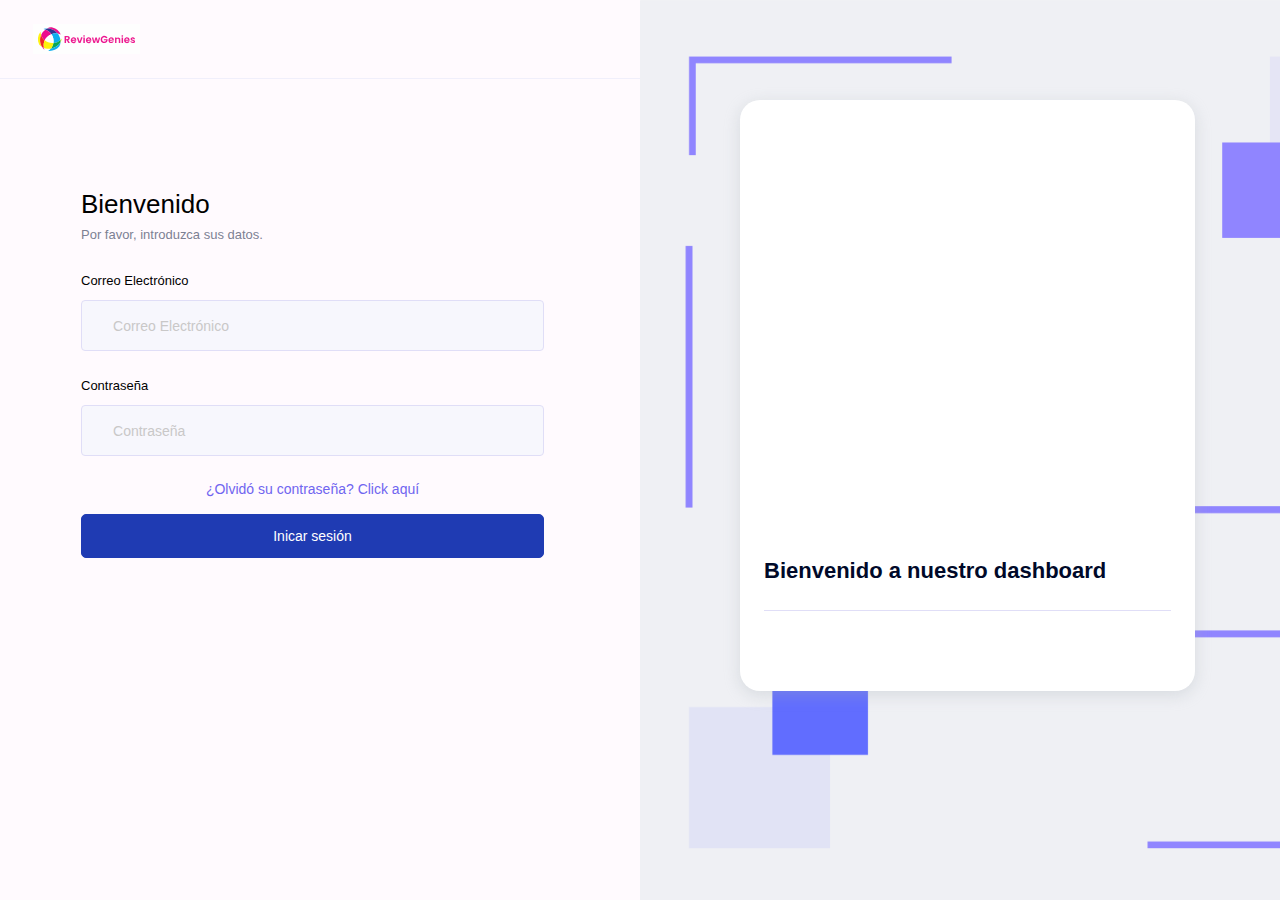
==== commit 15e62bd5: "Unauthorized" ====
--- a/index.html
+++ b/index.html
@@ -26,10 +26,10 @@
       style="background: #fff;">
       <div class="text-center navbar-brand-wrapper d-flex align-items-center justify-content-start position-relative">
         <div class="d-flex justify-content-between mx-3 mx-lg-0">
-          <a class="navbar-brand brand-logo" href="https://dati.do/">
+          <a class="navbar-brand brand-logo" href="https://mango-mud-004870e0f.3.azurestaticapps.net/">
             <img src="../images/logofull.svg" alt="logo" />
           </a>
-          <a class="navbar-brand brand-logo-mini" href="https://dati.do/">
+          <a class="navbar-brand brand-logo-mini" href="https://mango-mud-004870e0f.3.azurestaticapps.net/">
             <img src="../images/logoMini.svg" alt="logo" />
           </a>
         </div>
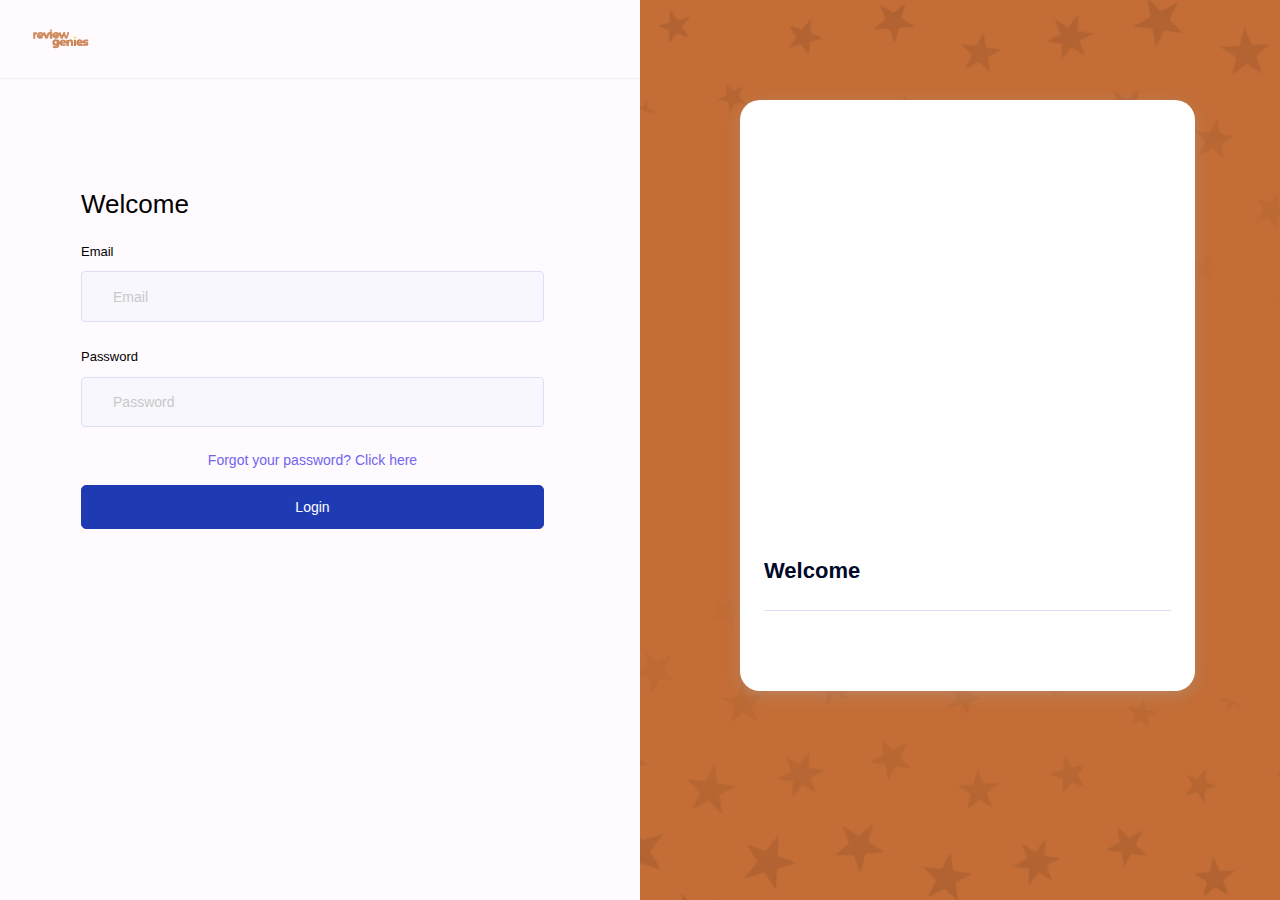
==== commit 6bbf5fec: "Cambio de logo y text" ====
--- a/index.html
+++ b/index.html
@@ -6,13 +6,20 @@
   <meta charset="utf-8">
   <meta name="viewport" content="width=device-width, initial-scale=1, shrink-to-fit=no">
   <title>ReviewGenies Dashboard</title>
-  <link rel="stylesheet" href="../vendors/feather/feather.css">
   <link rel="stylesheet" href="../vendors/mdi/css/materialdesignicons.min.css">
-  <link rel="stylesheet" href="../vendors/ti-icons/css/themify-icons.css">
-  <link rel="stylesheet" href="../vendors/simple-line-icons/css/simple-line-icons.css">
   <link rel="stylesheet" href="../css/style.css">
-  <link rel="shortcut icon" href="../images/logoMini.svg" />
   <link rel="stylesheet" href="../css/index.css">
+
+  
+
+  <link rel="apple-touch-icon" sizes="180x180" href="../images/apple-touch-icon.png">
+  <link rel="icon" type="image/png" sizes="32x32" href="../images/favicon-32x32.png">
+  <link rel="icon" type="image/png" sizes="16x16" href="../images/favicon-16x16.png">
+  <link rel="manifest" href="../images/site.webmanifest">
+  <link rel="mask-icon" href="../images/safari-pinned-tab.svg" color="#5bbad5">
+  <meta name="msapplication-TileColor" content="#da532c">
+  <meta name="theme-color" content="#ffffff">
+
   <script src="../jspowerbi/jquery.min.js"></script>
   <style>
     iframe .notification-bar.unselectable.teaching {
@@ -39,12 +46,12 @@
         </ul>
         <a href="../views/password.html" style="color: black!important;font-size: xx-large; margin-right: 30px;" class="hover-text">
           <span class="mdi mdi-account-key"></span>
-          <span class="tooltip-text" id="left">Cambiar Contraseña</span>
+          <span class="tooltip-text" id="left">Recover password</span>
         </a>
         <a href="#" onclick="exit()"  style="color: black!important;font-size: xx-large;" class="hover-text">
 
           <span class="mdi mdi-exit-to-app"></span>
-          <span class="tooltip-text" id="left">Salir</span>
+          <span class="tooltip-text" id="left">Exit</span>
         </a>
       </div>
     </nav>
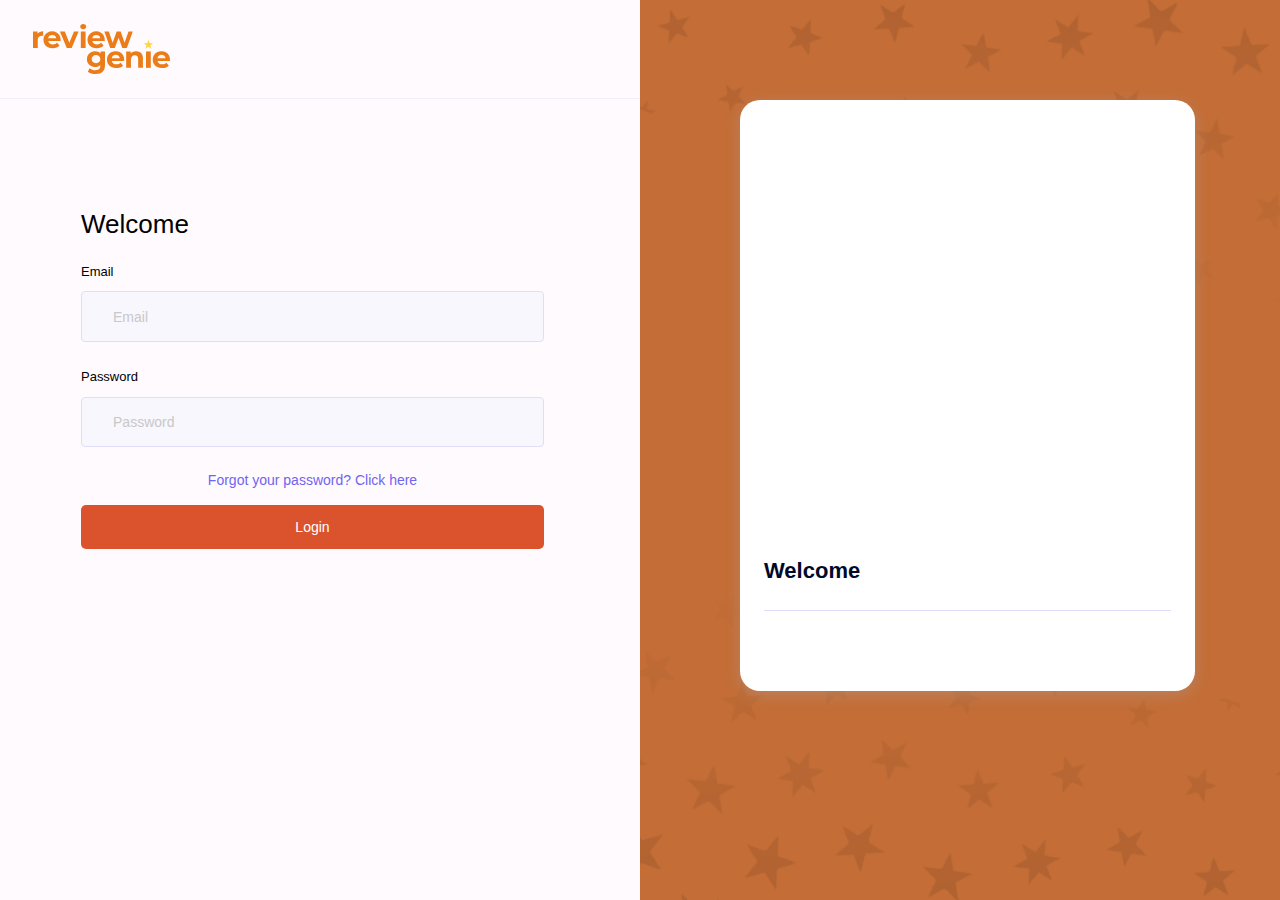
==== commit 9bb9e253: "Cambio de nuevo logo y text" ====
--- a/index.html
+++ b/index.html
@@ -10,7 +10,7 @@
   <link rel="stylesheet" href="../css/style.css">
   <link rel="stylesheet" href="../css/index.css">
 
-  
+
 
   <link rel="apple-touch-icon" sizes="180x180" href="../images/apple-touch-icon.png">
   <link rel="icon" type="image/png" sizes="32x32" href="../images/favicon-32x32.png">
@@ -31,13 +31,15 @@
   <div class="">
     <nav class="navbar default-layout col-lg-12 col-12 p-0 fixed-top d-flex align-items-top flex-row"
       style="background: #fff;">
-      <div class="text-center navbar-brand-wrapper d-flex align-items-center justify-content-start position-relative">
+      <div class="text-center navbar-brand-wrapper d-flex align-items-center justify-content-start position-relative" style="
+      padding-right: 0px;
+  ">
         <div class="d-flex justify-content-between mx-3 mx-lg-0">
           <a class="navbar-brand brand-logo" href="https://mango-mud-004870e0f.3.azurestaticapps.net/">
-            <img src="../images/logofull.svg" alt="logo" />
+            <img src="../images/logofull.svg" alt="logo" height="50"/>
           </a>
           <a class="navbar-brand brand-logo-mini" href="https://mango-mud-004870e0f.3.azurestaticapps.net/">
-            <img src="../images/logoMini.svg" alt="logo" />
+            <img src="../images/logoMini.svg" alt="logo" height="50"/>
           </a>
         </div>
       </div>
--- a/css/style.css
+++ b/css/style.css
@@ -12915,8 +12915,7 @@
 
 .btn-primary {
   color: #fff;
-  background-color: #1F3BB3;
-  border-color: #1F3BB3;
+ 
 }
 
 .btn-primary:hover {
@@ -24301,7 +24300,7 @@
 
 /*social buttons*/
 .btn-primary {
-  background: #1F3BB3;
+  background: #da532c;
   color: #ffffff;
 }
 
@@ -32764,7 +32763,7 @@
 
 .navbar .navbar-brand-wrapper .navbar-brand img {
   max-width: 100%;
-  height: 34px;
+
   margin: auto;
   vertical-align: middle;
 }
